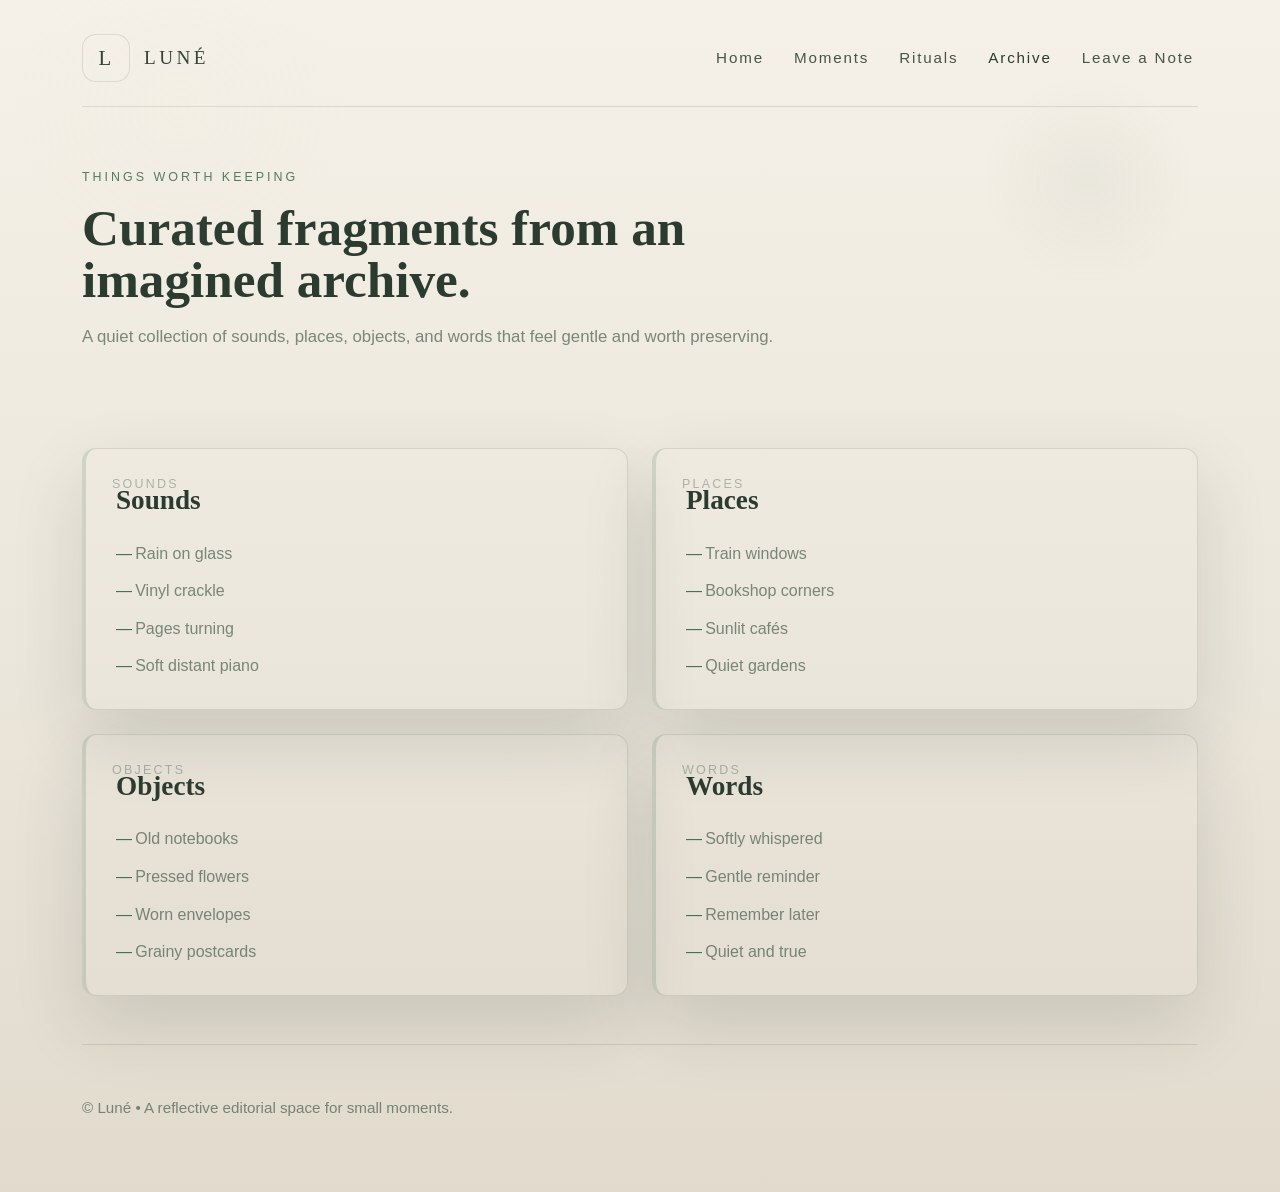
==== archive.html @ a7353e4c "version 1" ====
<!DOCTYPE html>
<html lang="en">
<head>
  <meta charset="UTF-8" />
  <meta name="viewport" content="width=device-width, initial-scale=1.0" />
  <title>Things Worth Keeping | Archive | Luné</title>
  <link rel="stylesheet" href="style.css" />
</head>
<body class="page-archive">
  <div class="page-shell">
    <header class="site-header">
      <div class="brand">
        <span class="logo-mark">L</span>
        <span class="brand-name">Luné</span>
      </div>
      <nav class="site-nav" aria-label="Primary navigation">
        <button class="nav-toggle" aria-expanded="false" aria-controls="nav-links">Menu</button>
        <ul id="nav-links" class="nav-links">
          <li><a href="index.html">Home</a></li>
          <li><a href="moments.html">Moments</a></li>
          <li><a href="rituals.html">Rituals</a></li>
          <li><a href="archive.html" class="active">Archive</a></li>
          <li><a href="note.html">Leave a Note</a></li>
        </ul>
      </nav>
    </header>

    <main>
      <section class="page-header">
        <span class="eyebrow">Things Worth Keeping</span>
        <h1>Curated fragments from an imagined archive.</h1>
        <p class="page-text">A quiet collection of sounds, places, objects, and words that feel gentle and worth preserving.</p>
      </section>

      <section class="archive-grid">
        <article class="archive-card">
          <h2>Sounds</h2>
          <ul>
            <li>Rain on glass</li>
            <li>Vinyl crackle</li>
            <li>Pages turning</li>
            <li>Soft distant piano</li>
          </ul>
        </article>
        <article class="archive-card">
          <h2>Places</h2>
          <ul>
            <li>Train windows</li>
            <li>Bookshop corners</li>
            <li>Sunlit cafés</li>
            <li>Quiet gardens</li>
          </ul>
        </article>
        <article class="archive-card">
          <h2>Objects</h2>
          <ul>
            <li>Old notebooks</li>
            <li>Pressed flowers</li>
            <li>Worn envelopes</li>
            <li>Grainy postcards</li>
          </ul>
        </article>
        <article class="archive-card">
          <h2>Words</h2>
          <ul>
            <li>Softly whispered</li>
            <li>Gentle reminder</li>
            <li>Remember later</li>
            <li>Quiet and true</li>
          </ul>
        </article>
      </section>
    </main>

    <footer class="site-footer">
      <p>© Luné • A reflective editorial space for small moments.</p>
    </footer>
  </div>
  <script src="script.js"></script>
</body>
</html>
---- style.css ----
/* Shared site palette and typography */
:root {
  color-scheme: light;
  --text: #2b3b2f;
  --muted: rgba(75, 95, 80, 0.72);
  --border: rgba(92, 112, 96, 0.18);
  --accent: #3f6f4f;
  --surface: rgba(250, 245, 236, 0.95);
  --surface-soft: rgba(238, 232, 221, 0.88);
  --shadow: 0 28px 72px rgba(37, 47, 40, 0.14);
  --radius: 20px;
  --radius-soft: 14px;
  --sans: "Inter", "Helvetica Neue", Arial, sans-serif;
  --serif: "Playfair Display", Georgia, serif;
}

* {
  box-sizing: border-box;
}

html {
  scroll-behavior: smooth;
}

body {
  margin: 0;
  min-height: 100vh;
  color: var(--text);
  font-family: var(--sans);
  line-height: 1.6;
  position: relative;
  overflow-x: hidden;
  background: linear-gradient(180deg, #f5f1e8 0%, #ece7dc 52%, #e1dacd 100%);
}

body::before {
  content: "";
  position: fixed;
  inset: 0;
  pointer-events: none;
  background-image: radial-gradient(circle, rgba(255,255,255,0.08) 1px, transparent 1px),
                    radial-gradient(circle, rgba(255,255,255,0.04) 1px, transparent 1px);
  background-size: 120px 120px, 68px 68px;
  opacity: 0.1;
}

body::after {
  content: "";
  position: fixed;
  inset: 0;
  pointer-events: none;
  background: radial-gradient(circle at 14% 12%, rgba(241,233,220,0.08), transparent 12%),
              radial-gradient(circle at 85% 20%, rgba(100,118,98,0.06), transparent 8%);
}

button,
input,
textarea,
select {
  font: inherit;
}

.page-shell {
  max-width: 1180px;
  margin: 0 auto;
  padding: 34px 32px 56px;
}

.site-header {
  display: flex;
  align-items: center;
  justify-content: space-between;
  gap: 24px;
  padding-bottom: 24px;
  border-bottom: 1px solid var(--border);
}

.brand {
  display: flex;
  align-items: center;
  gap: 14px;
}

.logo-mark {
  display: inline-flex;
  align-items: center;
  justify-content: center;
  width: 48px;
  height: 48px;
  border: 1px solid var(--border);
  border-radius: 14px;
  background: rgba(255, 255, 255, 0.06);
  color: var(--text);
  font-family: var(--serif);
  font-size: 1.3rem;
  letter-spacing: 0.12em;
}

.brand-name {
  font-family: var(--serif);
  font-size: 1.2rem;
  letter-spacing: 0.18em;
  text-transform: uppercase;
}

.site-nav {
  display: flex;
  align-items: center;
  justify-content: flex-end;
}

.nav-toggle {
  display: none;
  background: rgba(255, 255, 255, 0.04);
  border: 1px solid var(--border);
  color: var(--text);
  padding: 11px 16px;
  border-radius: 14px;
  cursor: pointer;
  font-size: 0.95rem;
}

.nav-links {
  display: flex;
  flex-wrap: wrap;
  gap: 22px;
  list-style: none;
  margin: 0;
  padding: 0;
}

.nav-links a {
  color: rgba(43, 58, 47, 0.86);
  text-decoration: none;
  font-size: 0.95rem;
  letter-spacing: 0.12em;
  padding: 5px 4px;
  transition: color 0.25s ease, transform 0.25s ease;
}

.nav-links a:hover,
.nav-links a.active {
  color: var(--text);
}

.eyebrow {
  display: inline-block;
  text-transform: uppercase;
  letter-spacing: 0.24em;
  font-size: 0.78rem;
  color: rgba(63, 111, 79, 0.92);
  margin-bottom: 14px;
}

h1,
h2,
h3 {
  margin: 0;
  font-family: var(--serif);
  color: var(--text);
}

h1 {
  font-size: clamp(3rem, 4vw, 5.2rem);
  line-height: 1.02;
}

h2 {
  font-size: clamp(1.7rem, 2vw, 2.4rem);
}

h3 {
  font-size: 1.18rem;
}

p {
  color: var(--muted);
}

.section-intro,
.page-header {
  max-width: 760px;
}

.section-label {
  display: inline-block;
  text-transform: uppercase;
  font-size: 0.8rem;
  letter-spacing: 0.24em;
  color: rgba(75, 95, 80, 0.75);
  margin-bottom: 16px;
}

.page-header {
  padding: 56px 0 28px;
}

.page-text {
  font-size: 1.05rem;
  margin-top: 18px;
  max-width: 740px;
}

.hero-section,
.featured-moments,
.explore-invite,
.note-section,
.editorial-rituals,
.archive-grid {
  margin-top: 52px;
}

.hero-section {
  position: relative;
  display: grid;
  grid-template-columns: 1.1fr 0.9fr;
  gap: 48px;
  align-items: center;
  min-height: 76vh;
  padding: 42px 42px 34px;
  background: var(--surface);
  border: 1px solid var(--border);
  border-radius: 28px;
}

.hero-section::before {
  content: "";
  position: absolute;
  top: 8%;
  right: 4%;
  width: 220px;
  height: 220px;
  border-radius: 50%;
  background: rgba(255,255,255,0.05);
  filter: blur(14px);
}

.hero-section::after {
  content: "";
  position: absolute;
  left: -6%;
  bottom: 18%;
  width: 100px;
  height: 100px;
  border-radius: 50%;
  background: rgba(63, 111, 79, 0.08);
}

.hero-copy {
  max-width: 560px;
  position: relative;
  z-index: 1;
}

.hero-brand {
  font-size: 0.95rem;
  letter-spacing: 0.35em;
  text-transform: uppercase;
  color: var(--accent);
  margin-bottom: 18px;
}

.hero-text {
  font-size: 1.08rem;
  margin: 28px 0 34px;
  max-width: 540px;
}

.button {
  display: inline-flex;
  align-items: center;
  justify-content: center;
  padding: 14px 30px;
  border-radius: 999px;
  border: 1px solid transparent;
  text-decoration: none;
  cursor: pointer;
  transition: transform 0.25s ease, background-color 0.25s ease, border-color 0.25s ease;
}

.button:hover {
  transform: translateY(-1px);
}

.button-primary {
  background: rgba(63, 111, 79, 0.16);
  color: var(--text);
  border-color: rgba(63, 111, 79, 0.24);
}

.button-secondary {
  background: transparent;
  color: var(--text);
  border-color: var(--border);
}

.hero-decor {
  display: grid;
  gap: 20px;
  position: relative;
  z-index: 1;
}

.decor-card {
  position: relative;
  padding: 34px 30px;
  background: rgba(250, 244, 235, 0.95);
  border: 1px solid var(--border);
  border-radius: 24px;
  box-shadow: var(--shadow);
  min-height: 200px;
  display: flex;
  flex-direction: column;
  justify-content: flex-end;
}

.decor-card::before {
  content: "";
  position: absolute;
  top: 20px;
  right: 20px;
  width: 10px;
  height: 10px;
  border-radius: 50%;
  background: rgba(75, 95, 80, 0.12);
}

.decor-card span {
  display: block;
  margin-top: 18px;
  color: rgba(43, 58, 47, 0.82);
  font-size: 0.96rem;
  line-height: 1.7;
}

.featured-moments .section-intro h2 {
  margin-top: 10px;
}

.moment-grid {
  display: grid;
  gap: 24px;
  margin-top: 32px;
  grid-template-columns: repeat(2, minmax(0, 1fr));
}

.moment-card,
.archive-card,
.note-card,
.ritual-block {
  border: 1px solid var(--border);
  border-radius: var(--radius-soft);
  padding: 30px;
  box-shadow: var(--shadow);
}

.moment-card {
  position: relative;
  overflow: hidden;
  background: rgba(250, 244, 235, 0.95);
  transition: transform 0.3s ease, border-color 0.3s ease, background 0.3s ease;
}

.moment-card:hover {
  transform: translateY(-4px);
  border-color: rgba(63, 111, 79, 0.35);
}

.moment-card::after {
  content: "";
  position: absolute;
  top: 14px;
  right: 16px;
  width: 64px;
  height: 64px;
  background: radial-gradient(circle, rgba(255,255,255,0.08), transparent 55%);
  opacity: 0.45;
  pointer-events: none;
}

.moment-card h3 {
  margin-bottom: 16px;
}

.mood-card .label {
  display: inline-block;
  margin-bottom: 14px;
  text-transform: uppercase;
  letter-spacing: 0.16em;
  font-size: 0.8rem;
  color: rgba(63, 111, 79, 0.92);
}

.explore-invite {
  margin-top: 64px;
}

.explore-invite .invite-copy {
  background: rgba(250, 244, 235, 0.95);
  border: 1px solid var(--border);
  border-radius: var(--radius);
  padding: 42px;
}

.note-section {
  display: flex;
  justify-content: center;
  padding: 40px 0 0;
}

.note-card {
  width: min(100%, 640px);
  color: var(--text);
}

.note-intro {
  margin: 0 0 22px;
  color: rgba(75, 95, 80, 0.82);
}

.note-form {
  display: grid;
  gap: 18px;
}

.note-form label {
  display: block;
  font-size: 0.95rem;
  margin-bottom: 8px;
  color: var(--text);
}

.note-form input,
.note-form textarea,
.note-form select {
  width: 100%;
  padding: 18px 20px;
  border: 1px solid var(--border);
  border-radius: 16px;
  background: rgba(245, 240, 231, 0.9);
  color: var(--text);
  outline: none;
  transition: border-color 0.2s ease, box-shadow 0.2s ease, background 0.2s ease;
}

.note-form input::placeholder,
.note-form textarea::placeholder {
  color: rgba(75,95,80,0.45);
}

.note-form input:focus,
.note-form textarea:focus,
.note-form select:focus {
  border-color: rgba(63, 111, 79, 0.24);
  box-shadow: 0 0 0 4px rgba(63, 111, 79, 0.12);
  background: rgba(255, 255, 255, 0.95);
}

.note-form textarea {
  min-height: 210px;
}

.editorial-rituals {
  display: grid;
  gap: 28px;
}

.ritual-block {
  display: grid;
  grid-template-columns: 72px 1fr;
  gap: 22px;
  align-items: start;
  background: rgba(250, 244, 235, 0.95);
  border: 1px solid var(--border);
  position: relative;
}

.ritual-alt {
  background: rgba(238, 232, 221, 0.9);
}

.ritual-number {
  font-family: var(--serif);
  font-size: 1.65rem;
  color: rgba(47, 69, 54, 0.96);
  letter-spacing: 0.12em;
}

.ritual-block::after {
  content: "";
  position: absolute;
  right: 18px;
  bottom: 18px;
  width: 40px;
  height: 40px;
  border-radius: 50%;
  background: rgba(63, 111, 79, 0.12);
}

.archive-grid {
  display: grid;
  grid-template-columns: repeat(2, minmax(0, 1fr));
  gap: 24px;
}

.archive-card {
  position: relative;
  overflow: hidden;
  border: 1px solid var(--border);
  border-left: 4px solid rgba(63, 111, 79, 0.18);
}

.archive-card::before {
  content: "Archive";
  position: absolute;
  top: 26px;
  left: 26px;
  font-size: 0.78rem;
  letter-spacing: 0.18em;
  text-transform: uppercase;
  color: rgba(75, 95, 80, 0.4);
}

.archive-card:nth-child(1)::before { content: "Sounds"; }
.archive-card:nth-child(2)::before { content: "Places"; }
.archive-card:nth-child(3)::before { content: "Objects"; }
.archive-card:nth-child(4)::before { content: "Words"; }

.archive-card h2 {
  margin-bottom: 18px;
}

.archive-card ul {
  list-style: none;
  margin: 0;
  padding: 0;
  display: grid;
  gap: 12px;
}

.archive-card li {
  position: relative;
  padding-left: 1.2em;
  color: var(--muted);
}

.archive-card li::before {
  content: "—";
  position: absolute;
  left: 0;
  color: var(--accent);
}

.site-footer {
  padding-top: 36px;
  margin-top: 48px;
  border-top: 1px solid var(--border);
  color: rgba(232,220,197,0.7);
  font-size: 0.95rem;
}

@media (max-width: 960px) {
  .hero-section,
  .archive-grid,
  .moment-grid,
  .ritual-block {
    grid-template-columns: 1fr;
  }

  .site-header {
    flex-direction: column;
    align-items: flex-start;
  }

  .nav-toggle {
    display: inline-flex;
  }

  .nav-links {
    display: none;
    width: 100%;
    flex-direction: column;
    gap: 12px;
    margin-top: 20px;
  }

  .nav-links.show {
    display: flex;
  }

  .note-card,
  .hero-copy,
  .explore-invite .invite-copy {
    width: 100%;
  }
}

@media (max-width: 680px) {
  .page-shell {
    padding: 24px 18px 40px;
  }

  .button {
    width: fit-content;
  }

  .hero-section {
    padding-top: 22px;
  }

  .hero-decor {
    gap: 16px;
  }

  .decor-card {
    min-height: 160px;
    padding: 24px;
  }
}
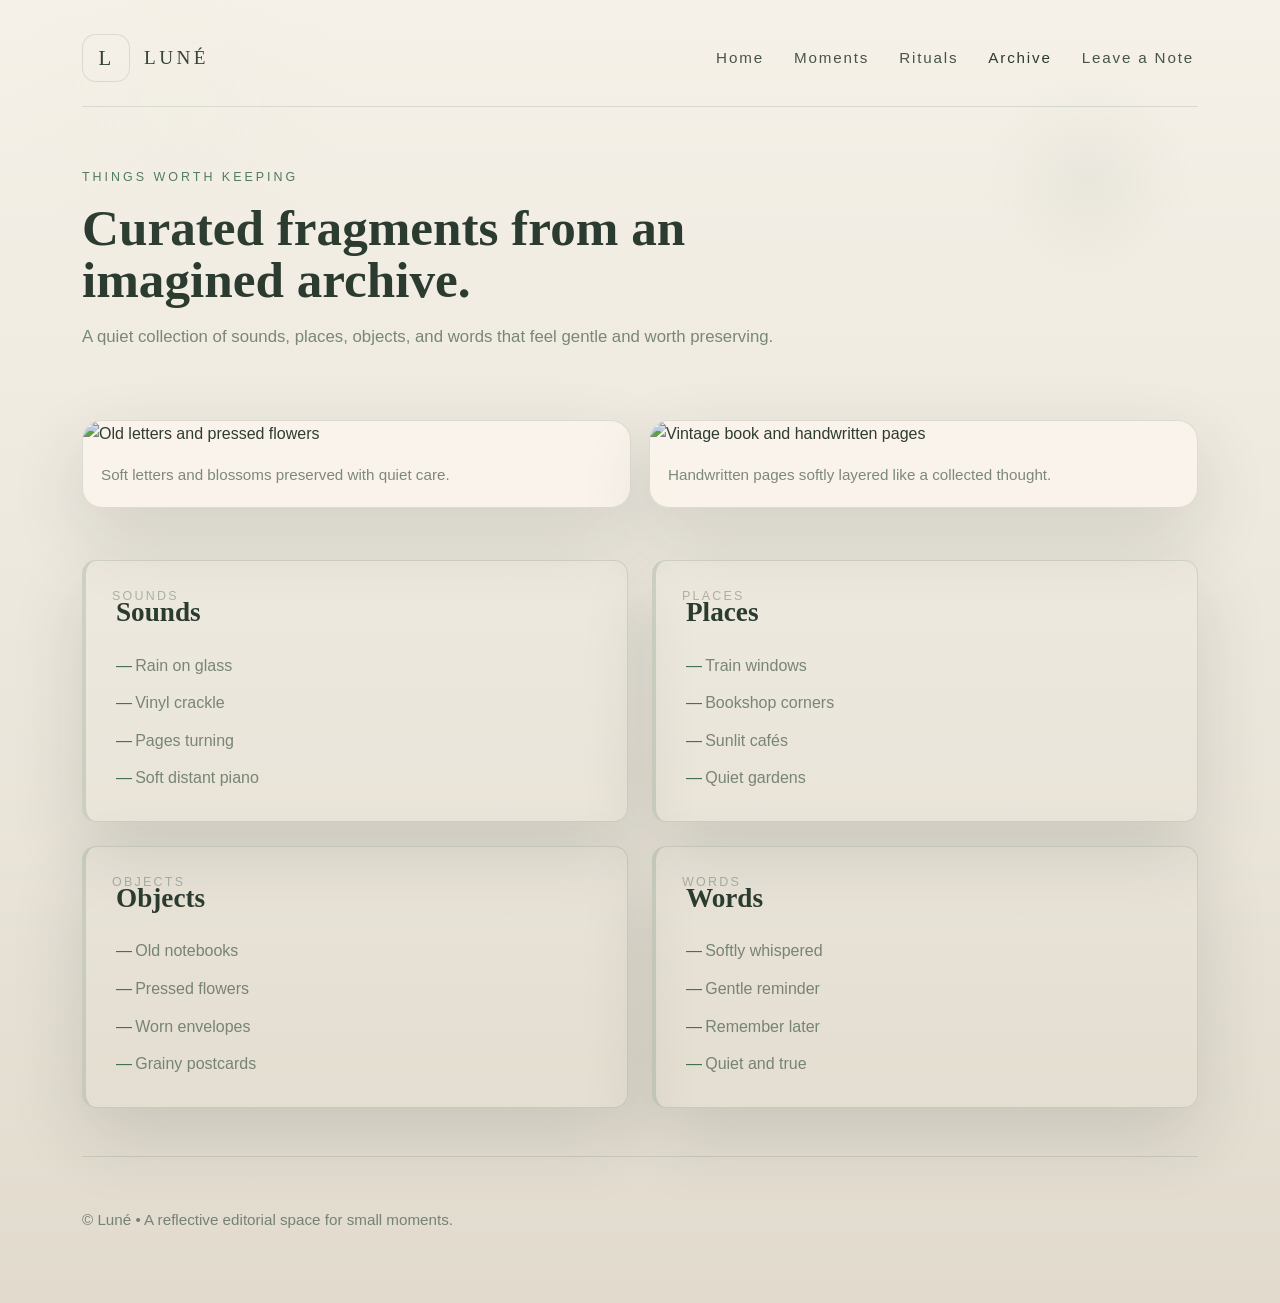
==== commit 82c0a7ef: "add visuals across website" ====
--- a/archive.html
+++ b/archive.html
@@ -30,6 +30,16 @@
         <span class="eyebrow">Things Worth Keeping</span>
         <h1>Curated fragments from an imagined archive.</h1>
         <p class="page-text">A quiet collection of sounds, places, objects, and words that feel gentle and worth preserving.</p>
+      </section>
+      <section class="archive-visuals">
+        <figure>
+          <img src="https://images.unsplash.com/photo-1507842217343-583bb7270b66?q=80&w=1400&auto=format&fit=crop&ixlib=rb-4.0.3&s=6" alt="Old letters and pressed flowers" />
+          <figcaption>Soft letters and blossoms preserved with quiet care.</figcaption>
+        </figure>
+        <figure>
+          <img src="https://images.unsplash.com/photo-1470163395405-d2b7e132c6af?q=80&w=1400&auto=format&fit=crop&ixlib=rb-4.0.3&s=7" alt="Vintage book and handwritten pages" />
+          <figcaption>Handwritten pages softly layered like a collected thought.</figcaption>
+        </figure>
       </section>
 
       <section class="archive-grid">
--- a/style.css
+++ b/style.css
@@ -252,6 +252,45 @@
   z-index: 1;
 }
 
+.hero-actions {
+  display: flex;
+  flex-wrap: wrap;
+  gap: 12px;
+  margin-top: 24px;
+}
+
+..hero-actions .button-secondary {
+  border-color: rgba(92, 112, 96, 0.2);
+}
+
+.weather-card {
+  cursor: default;
+  transition: transform 0.25s ease, border-color 0.25s ease, background 0.25s ease, box-shadow 0.25s ease;
+}
+
+.weather-card:hover {
+  transform: translateY(-2px);
+  border-color: rgba(63, 111, 79, 0.28);
+}
+
+.weather-card .label {
+  display: inline-block;
+  text-transform: uppercase;
+  letter-spacing: 0.18em;
+  font-size: 0.78rem;
+  color: rgba(63, 111, 79, 0.92);
+  margin-bottom: 10px;
+}
+
+.weather-card.pulse {
+  animation: pulseHighlight 0.6s ease;
+}
+
+@keyframes pulseHighlight {
+  0%, 100% { box-shadow: 0 0 0 0 rgba(63, 111, 79, 0.14); }
+  50% { box-shadow: 0 0 0 12px rgba(63, 111, 79, 0.05); }
+}
+
 .hero-brand {
   font-size: 0.95rem;
   letter-spacing: 0.35em;
@@ -301,17 +340,90 @@
   z-index: 1;
 }
 
-.decor-card {
-  position: relative;
-  padding: 34px 30px;
+.hero-visual,
+.featured-visual,
+.mini-visual,
+.ritual-visual,
+.ritual-thumb,
+.archive-visuals figure,
+.note-image {
+  display: block;
+  border-radius: 20px;
+  overflow: hidden;
+  border: 1px solid var(--border);
   background: rgba(250, 244, 235, 0.95);
-  border: 1px solid var(--border);
-  border-radius: 24px;
   box-shadow: var(--shadow);
-  min-height: 200px;
-  display: flex;
-  flex-direction: column;
-  justify-content: flex-end;
+}
+
+.hero-visual img,
+.featured-visual img,
+.mini-visual img,
+.ritual-visual img,
+.ritual-thumb img,
+.archive-visuals img,
+.note-image img {
+  display: block;
+  width: 100%;
+  height: auto;
+  object-fit: cover;
+  filter: saturate(0.92) contrast(0.95) brightness(0.96);
+}
+
+.featured-visual,
+.note-image {
+  margin-top: 28px;
+}
+
+.featured-visual figcaption,
+.mini-visual figcaption,
+.ritual-visual figcaption,
+.archive-visuals figcaption,
+.note-image figcaption {
+  padding: 16px 18px 20px;
+  margin: 0;
+  color: var(--muted);
+  font-size: 0.95rem;
+}
+
+.mini-visual,
+.note-image {
+  max-width: 520px;
+}
+
+.ritual-visual {
+  margin: 28px 0 24px;
+}
+
+.ritual-visual img,
+.archive-visuals img,
+.ritual-thumb img {
+  width: 100%;
+}
+
+.ritual-thumb {
+  margin-top: 18px;
+}
+
+.archive-visuals {
+  display: grid;
+  gap: 18px;
+  margin: 24px 0 0;
+  grid-template-columns: repeat(2, minmax(0, 1fr));
+}
+
+.archive-visuals figure {
+  margin: 0;
+}
+
+@media (max-width: 960px) {
+  .hero-section,
+  .archive-grid,
+  .moment-grid,
+  .ritual-block {
+    grid-template-columns: 1fr;
+  }
+
+  .hero-visual img { width: 100%; }
 }
 
 .decor-card::before {
@@ -344,6 +456,100 @@
   grid-template-columns: repeat(2, minmax(0, 1fr));
 }
 
+/* Visual memory gallery */
+.visual-gallery {
+  margin-top: 42px;
+}
+.gallery-grid {
+  display: grid;
+  gap: 18px;
+  margin-top: 18px;
+  grid-template-columns: repeat(auto-fit, minmax(160px, 1fr));
+}
+.memory-card {
+  position: relative;
+  overflow: hidden;
+  border: 1px solid var(--border);
+  border-radius: 16px;
+  background: rgba(250, 244, 235, 0.95);
+}
+.memory-card img {
+  display: block;
+  width: 100%;
+  height: 180px;
+  object-fit: cover;
+  filter: saturate(0.92) contrast(0.98);
+}
+.memory-card figcaption {
+  padding: 14px 12px 18px 12px;
+}
+.memory-card h4 {
+  margin: 0;
+  font-size: 1rem;
+}
+.memory-card p {
+  margin: 6px 0 0;
+  color: var(--muted);
+  font-size: 0.95rem;
+}
+.memory-card .bookmark-toggle {
+  top: 12px;
+  right: 12px;
+}
+
+/* Lightbox overlay */
+.lightbox {
+  position: fixed;
+  inset: 0;
+  display: flex;
+  align-items: center;
+  justify-content: center;
+  background: rgba(18,20,16,0.45);
+  opacity: 0;
+  visibility: hidden;
+  transition: opacity 220ms ease, visibility 220ms ease;
+  z-index: 1200;
+}
+.lightbox.open {
+  opacity: 1;
+  visibility: visible;
+}
+.lightbox-inner {
+  position: relative;
+  width: min(880px, 96%);
+  max-height: 86vh;
+  overflow: auto;
+  background: var(--surface);
+  border-radius: 14px;
+  padding: 18px;
+  box-shadow: var(--shadow);
+  transform: translateY(8px) scale(0.99);
+  transition: transform 220ms ease;
+}
+.lightbox.open .lightbox-inner {
+  transform: translateY(0) scale(1);
+}
+.lightbox-img {
+  display: block;
+  width: 100%;
+  height: auto;
+  border-radius: 10px;
+  margin-bottom: 12px;
+}
+.lightbox-close {
+  position: absolute;
+  top: 10px;
+  right: 12px;
+  background: transparent;
+  border: 0;
+  font-size: 1.6rem;
+  line-height: 1;
+  color: var(--text);
+  cursor: pointer;
+}
+.lightbox-caption h3 { margin: 0 0 6px 0; }
+.lightbox-caption p { margin: 0; color: var(--muted); }
+
 .moment-card,
 .archive-card,
 .note-card,
@@ -364,6 +570,45 @@
 .moment-card:hover {
   transform: translateY(-4px);
   border-color: rgba(63, 111, 79, 0.35);
+}
+
+.bookmark-toggle {
+  position: absolute;
+  top: 26px;
+  right: 26px;
+  display: inline-flex;
+  align-items: center;
+  gap: 8px;
+  padding: 0.6rem 0.9rem;
+  border: 1px solid rgba(92, 112, 96, 0.2);
+  background: rgba(250, 245, 236, 0.95);
+  color: var(--text);
+  border-radius: 999px;
+  font-size: 0.9rem;
+  font-family: var(--sans);
+  cursor: pointer;
+  transition: transform 0.2s ease, border-color 0.2s ease, background 0.2s ease, color 0.2s ease;
+}
+
+.bookmark-toggle:hover {
+  transform: translateY(-1px);
+  border-color: rgba(63, 111, 79, 0.3);
+}
+
+.bookmark-toggle[aria-pressed="true"] {
+  background: rgba(63, 111, 79, 0.14);
+  border-color: rgba(63, 111, 79, 0.38);
+  color: rgba(43, 58, 47, 0.95);
+}
+
+.bookmark-toggle .bookmark-icon {
+  display: inline-flex;
+  line-height: 1;
+  transition: transform 0.2s ease;
+}
+
+.bookmark-toggle[aria-pressed="true"] .bookmark-icon {
+  transform: scale(1.08);
 }
 
 .moment-card::after {
@@ -566,6 +811,7 @@
   .ritual-block {
     grid-template-columns: 1fr;
   }
+  .hero-visual img { width: 100%; }
 
   .site-header {
     flex-direction: column;
